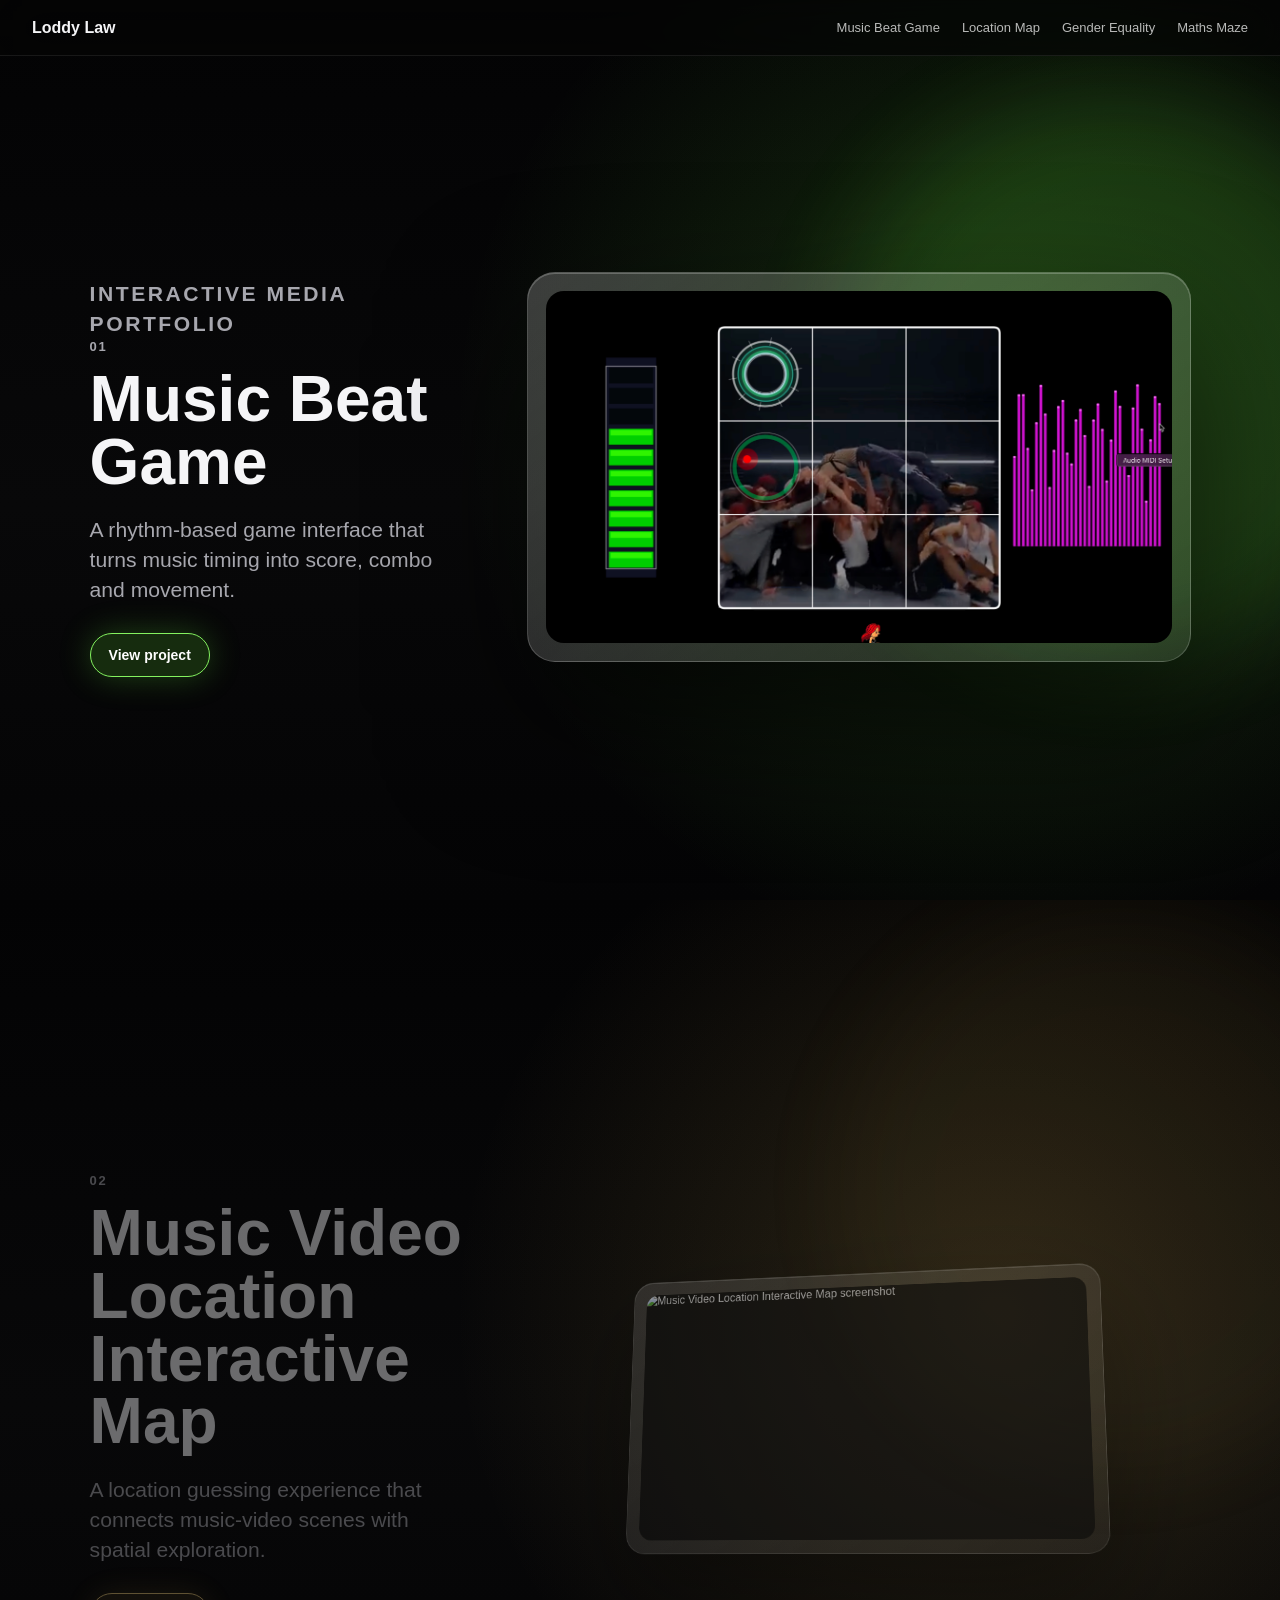
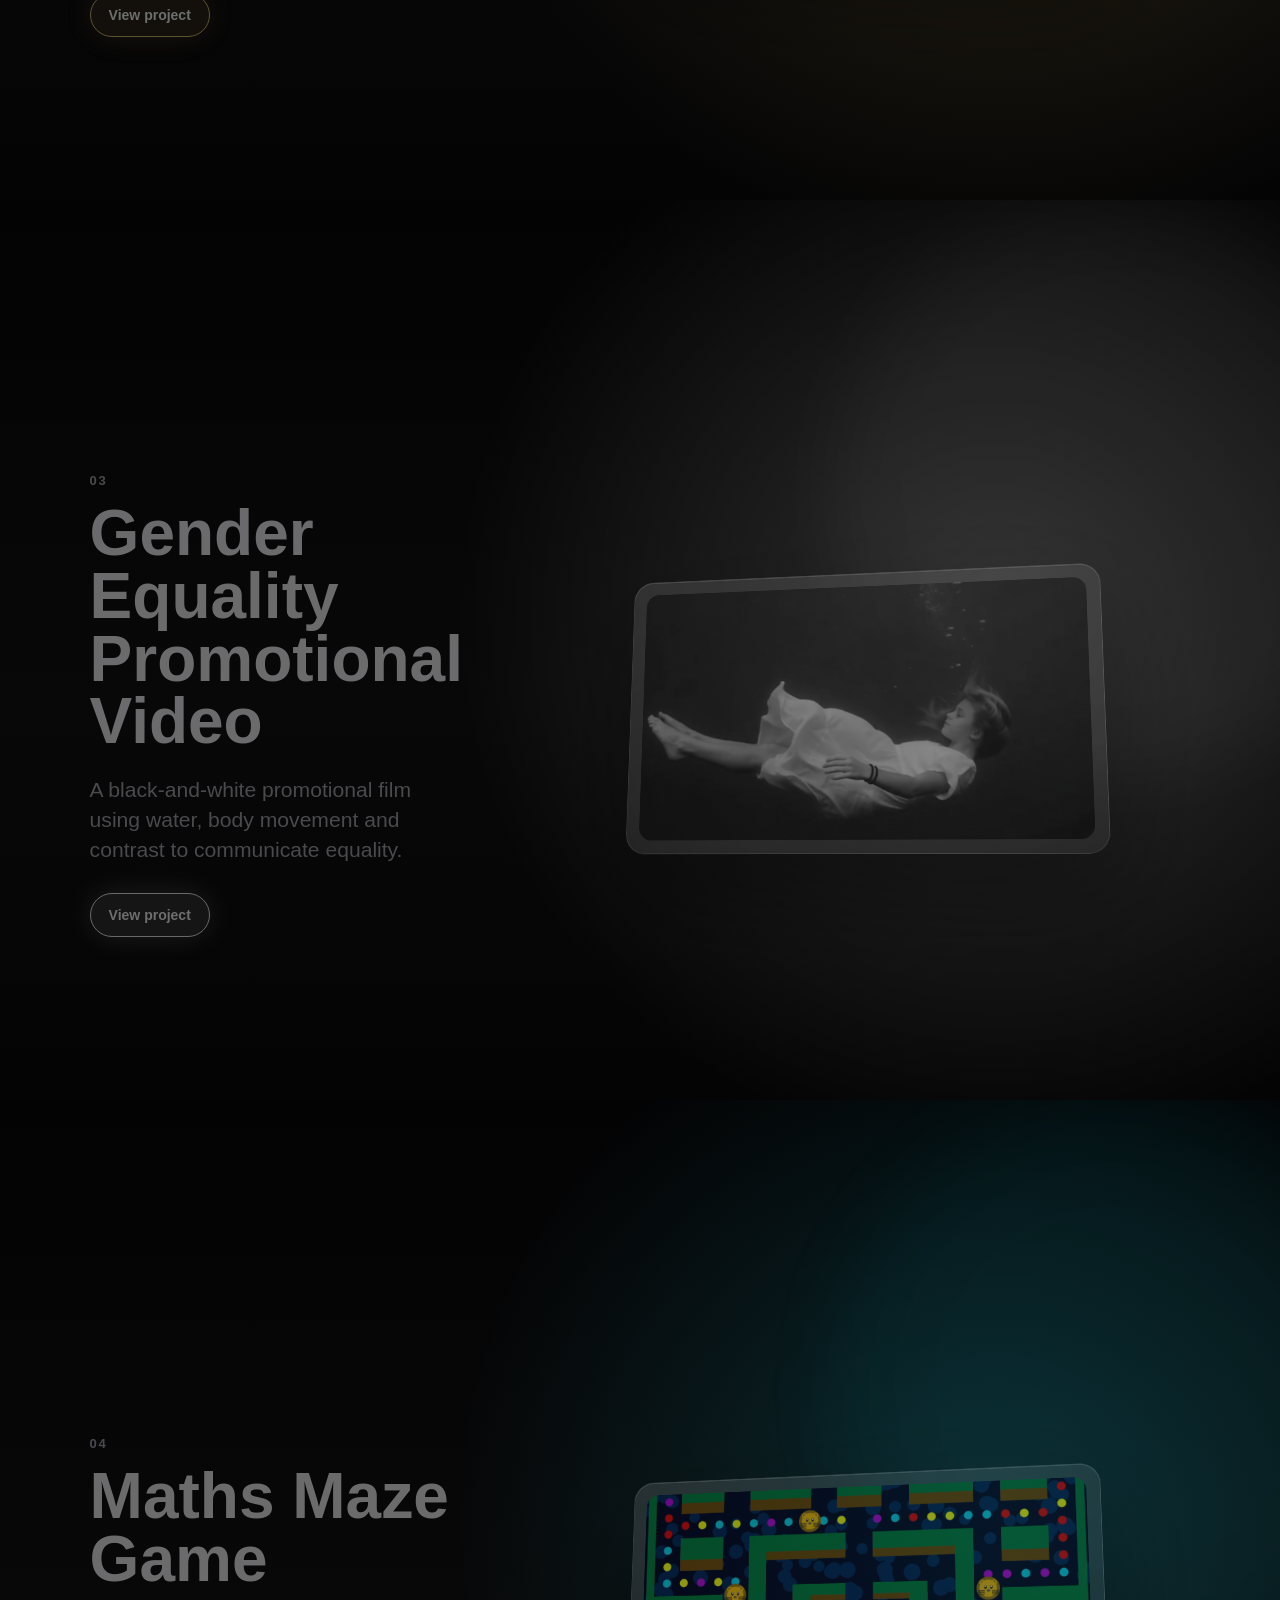
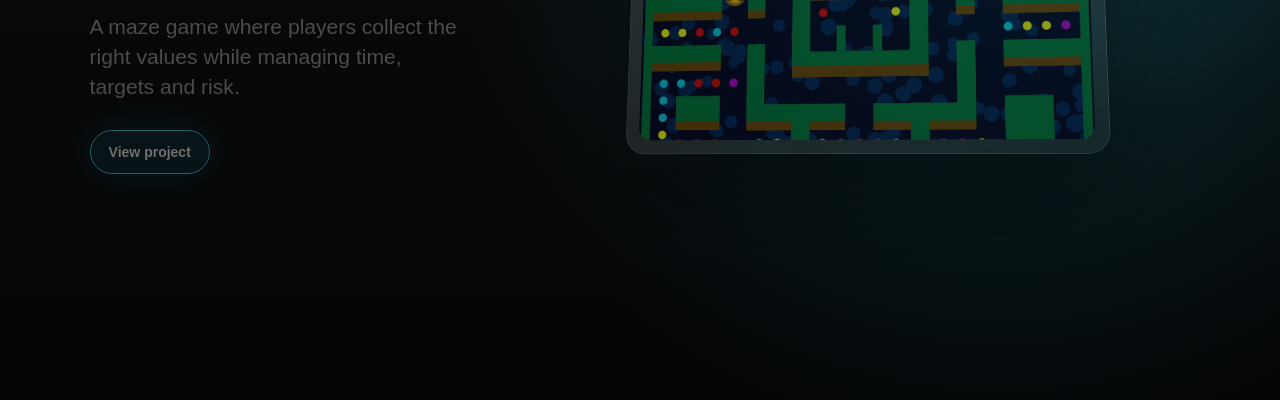
==== index.html @ 5f32177a "Add files via upload" ====
<!doctype html>
<html lang="en">
  <head>
    <meta charset="UTF-8" />
    <meta name="viewport" content="width=device-width, initial-scale=1.0" />
    <title>Portfolio | Interactive Media Works</title>
    <link rel="stylesheet" href="styles.css?v=2" />
  </head>
  <body>
    <header class="site-header">
      <a class="brand" href="index.html" aria-label="Portfolio home">Loddy Law</a>
      <nav class="top-nav" aria-label="Portfolio projects">
        <a href="#music-beat-game">Music Beat Game</a>
        <a href="#music-video-map">Location Map</a>
        <a href="#gender-equality-video">Gender Equality</a>
        <a href="#maths-maze-game">Maths Maze</a>
      </nav>
    </header>

    <main>
      <section class="showcase" aria-label="Project showcase">
        <article
          class="project-panel"
          id="music-beat-game"
          data-project
          style="--accent: #69f03c; --soft: rgba(105, 240, 60, 0.18)"
        >
          <div class="project-copy">
            <p class="eyebrow">Interactive media portfolio</p>
            <p class="project-number">01</p>
            <h2>Music Beat Game</h2>
            <p>
              A rhythm-based game interface that turns music timing into score,
              combo and movement.
            </p>
            <a class="project-link" href="projects/music-beat-game.html">View project</a>
          </div>
          <a class="device-frame" href="projects/music-beat-game.html" aria-label="Open Music Beat Game project">
            <img src="assets/music-beat-game.png" alt="Music Beat Game screenshot" />
          </a>
        </article>

        <article
          class="project-panel"
          id="music-video-map"
          data-project
          style="--accent: #d4ad52; --soft: rgba(212, 173, 82, 0.18)"
        >
          <div class="project-copy">
            <p class="project-number">02</p>
            <h2>Music Video Location Interactive Map</h2>
            <p>
              A location guessing experience that connects music-video scenes
              with spatial exploration.
            </p>
            <a class="project-link" href="projects/music-video-map.html">View project</a>
          </div>
          <a class="device-frame" href="projects/music-video-map.html" aria-label="Open Music Video Location Interactive Map project">
            <img src="assets/music-video-map.png" alt="Music Video Location Interactive Map screenshot" />
          </a>
        </article>

        <article
          class="project-panel"
          id="gender-equality-video"
          data-project
          style="--accent: #f1f1f1; --soft: rgba(255, 255, 255, 0.16)"
        >
          <div class="project-copy">
            <p class="project-number">03</p>
            <h2>Gender Equality Promotional Video</h2>
            <p>
              A black-and-white promotional film using water, body movement and
              contrast to communicate equality.
            </p>
            <a class="project-link" href="projects/gender-equality-video.html">View project</a>
          </div>
          <a class="device-frame" href="projects/gender-equality-video.html" aria-label="Open Gender Equality Promotional Video project">
            <img src="assets/gender-equality-video.png" alt="Gender Equality Promotional Video screenshot" />
          </a>
        </article>

        <article
          class="project-panel"
          id="maths-maze-game"
          data-project
          style="--accent: #20d1e7; --soft: rgba(32, 209, 231, 0.18)"
        >
          <div class="project-copy">
            <p class="project-number">04</p>
            <h2>Maths Maze Game</h2>
            <p>
              A maze game where players collect the right values while managing
              time, targets and risk.
            </p>
            <a class="project-link" href="projects/maths-maze-game.html">View project</a>
          </div>
          <a class="device-frame" href="projects/maths-maze-game.html" aria-label="Open Maths Maze Game project">
            <img src="assets/maths-maze-game.png" alt="Maths Maze Game screenshot" />
          </a>
        </article>
      </section>
    </main>

    <script src="script.js?v=2"></script>
  </body>
</html>
---- styles.css ----
:root {
  color-scheme: dark;
  --bg: #050506;
  --text: #f5f5f7;
  --muted: #a7a7ae;
  --line: rgba(255, 255, 255, 0.16);
  --panel: rgba(18, 18, 21, 0.72);
  --glass: rgba(255, 255, 255, 0.08);
}

* {
  box-sizing: border-box;
}

html {
  scroll-behavior: smooth;
}

body {
  margin: 0;
  min-height: 100vh;
  background:
    radial-gradient(circle at 12% 20%, rgba(105, 240, 60, 0.10), transparent 28rem),
    radial-gradient(circle at 80% 42%, rgba(212, 173, 82, 0.11), transparent 30rem),
    linear-gradient(180deg, #000 0%, var(--bg) 45%, #111 100%);
  color: var(--text);
  font-family: -apple-system, BlinkMacSystemFont, "SF Pro Display", "Segoe UI", sans-serif;
  letter-spacing: 0;
}

img {
  display: block;
  max-width: 100%;
}

a {
  color: inherit;
}

.site-header {
  position: fixed;
  z-index: 20;
  top: 0;
  left: 0;
  right: 0;
  display: flex;
  align-items: center;
  justify-content: space-between;
  min-height: 56px;
  padding: 0 32px;
  border-bottom: 1px solid rgba(255, 255, 255, 0.08);
  background: rgba(5, 5, 6, 0.64);
  backdrop-filter: blur(24px);
}

.brand {
  font-weight: 700;
  text-decoration: none;
}

.top-nav {
  display: flex;
  gap: 22px;
  color: rgba(255, 255, 255, 0.72);
  font-size: 13px;
}

.top-nav a {
  text-decoration: none;
  transition: color 180ms ease;
}

.top-nav a:hover {
  color: #fff;
}

.intro-panel {
  display: grid;
  align-content: center;
  min-height: 92vh;
  padding: 120px 7vw 48px;
}

.eyebrow,
.project-number,
.detail-kicker {
  margin: 0 0 14px;
  color: var(--muted);
  font-size: 13px;
  font-weight: 700;
  letter-spacing: 0.12em;
  text-transform: uppercase;
}

.intro-panel h1,
.detail-hero h1 {
  max-width: 980px;
  margin: 0;
  font-size: clamp(48px, 8vw, 116px);
  line-height: 0.94;
  letter-spacing: 0;
}

.intro-panel p:not(.eyebrow),
.detail-hero p {
  max-width: 680px;
  margin: 24px 0 0;
  color: var(--muted);
  font-size: clamp(18px, 2vw, 25px);
  line-height: 1.35;
}

.showcase {
  position: relative;
}

.project-panel {
  position: sticky;
  top: 0;
  display: grid;
  grid-template-columns: minmax(260px, 0.72fr) minmax(360px, 1.28fr);
  align-items: center;
  gap: 5vw;
  min-height: 100vh;
  padding: 88px 7vw 54px;
  overflow: hidden;
  isolation: isolate;
  background:
    radial-gradient(circle at 78% 46%, var(--soft), transparent 34rem),
    linear-gradient(180deg, #030304 0%, #080809 56%, #040405 100%);
}

.project-panel::before {
  content: "";
  position: absolute;
  inset: 10% -10% auto auto;
  z-index: -1;
  width: 45vw;
  height: 45vw;
  min-width: 360px;
  min-height: 360px;
  border-radius: 999px;
  background: var(--soft);
  filter: blur(50px);
  opacity: calc(0.24 + (var(--focus, 0) * 0.62));
  transform: translate3d(0, calc(var(--drift, 0) * 90px), 0);
}

.project-panel:nth-child(1) {
  z-index: 1;
}

.project-panel:nth-child(2) {
  z-index: 2;
}

.project-panel:nth-child(3) {
  z-index: 3;
}

.project-panel:nth-child(4) {
  z-index: 4;
}

.project-copy {
  max-width: 460px;
  transform: translate3d(0, calc((1 - var(--focus, 0)) * 38px), 0);
  opacity: calc(0.42 + (var(--focus, 0) * 0.58));
  transition: opacity 220ms ease;
}

.project-copy h2 {
  margin: 0;
  font-size: clamp(38px, 5vw, 76px);
  line-height: 0.98;
  letter-spacing: 0;
}

.project-copy p:not(.project-number) {
  margin: 22px 0 0;
  color: var(--muted);
  font-size: clamp(17px, 1.65vw, 23px);
  line-height: 1.42;
}

.project-link,
.back-link,
.video-link {
  display: inline-flex;
  align-items: center;
  justify-content: center;
  min-height: 44px;
  margin-top: 28px;
  padding: 0 18px;
  border: 1px solid color-mix(in srgb, var(--accent), #fff 18%);
  border-radius: 999px;
  background: color-mix(in srgb, var(--accent), transparent 84%);
  color: #fff;
  font-size: 14px;
  font-weight: 700;
  text-decoration: none;
  box-shadow: 0 0 32px color-mix(in srgb, var(--accent), transparent 75%);
}

.device-frame {
  position: relative;
  display: block;
  border: 1px solid rgba(255, 255, 255, 0.18);
  border-radius: 28px;
  padding: clamp(10px, 1.4vw, 18px);
  background:
    linear-gradient(145deg, rgba(255, 255, 255, 0.16), rgba(255, 255, 255, 0.03)),
    rgba(255, 255, 255, 0.06);
  box-shadow:
    0 58px 140px rgba(0, 0, 0, 0.66),
    inset 0 1px 0 rgba(255, 255, 255, 0.23);
  text-decoration: none;
  transform:
    perspective(1100px)
    rotateX(calc((1 - var(--focus, 0)) * 10deg))
    rotateY(calc((1 - var(--focus, 0)) * -10deg))
    translate3d(0, calc((1 - var(--focus, 0)) * 44px), 0)
    scale(calc(0.72 + (var(--focus, 0) * 0.28)));
  transform-origin: center;
  opacity: calc(0.58 + (var(--focus, 0) * 0.42));
  transition: box-shadow 220ms ease, border-color 220ms ease;
}

.device-frame:hover {
  border-color: color-mix(in srgb, var(--accent), #fff 30%);
  box-shadow:
    0 68px 160px rgba(0, 0, 0, 0.74),
    0 0 58px color-mix(in srgb, var(--accent), transparent 75%),
    inset 0 1px 0 rgba(255, 255, 255, 0.28);
}

.device-frame img {
  width: 100%;
  aspect-ratio: 16 / 9;
  object-fit: cover;
  border-radius: 18px;
  background: #111;
}

.project-panel:nth-child(4) .device-frame img {
  object-position: center;
}

.detail-body {
  background:
    radial-gradient(circle at 78% 20%, var(--soft), transparent 34rem),
    linear-gradient(180deg, #000, #101012 70%, #070708);
}

.detail-hero {
  display: grid;
  grid-template-columns: minmax(280px, 0.9fr) minmax(420px, 1.1fr);
  align-items: center;
  gap: 5vw;
  min-height: 100vh;
  padding: 100px 7vw 56px;
}

.detail-media {
  overflow: hidden;
  border: 1px solid var(--line);
  border-radius: 30px;
  background: var(--glass);
  box-shadow: 0 56px 140px rgba(0, 0, 0, 0.66);
  transform: perspective(1000px) rotateY(-8deg) rotateX(4deg);
}

.detail-media img {
  width: 100%;
  aspect-ratio: 16 / 9;
  object-fit: cover;
}

.video-section {
  padding: 24px 7vw 90px;
}

.video-shell {
  max-width: 1180px;
  margin: 0 auto;
}

.video-frame {
  position: relative;
  overflow: hidden;
  border: 1px solid var(--line);
  border-radius: 24px;
  background: #000;
  box-shadow: 0 46px 120px rgba(0, 0, 0, 0.58);
}

.video-frame::before {
  content: "";
  display: block;
  aspect-ratio: 16 / 9;
}

.video-frame iframe {
  position: absolute;
  inset: 0;
  width: 100%;
  height: 100%;
  border: 0;
}

.project-meta {
  display: grid;
  grid-template-columns: repeat(3, minmax(0, 1fr));
  gap: 1px;
  overflow: hidden;
  max-width: 1180px;
  margin: 28px auto 0;
  border: 1px solid var(--line);
  border-radius: 18px;
  background: var(--line);
}

.project-meta div {
  min-height: 110px;
  padding: 24px;
  background: rgba(255, 255, 255, 0.055);
}

.project-meta dt {
  color: var(--muted);
  font-size: 12px;
  font-weight: 700;
  letter-spacing: 0.11em;
  text-transform: uppercase;
}

.project-meta dd {
  margin: 12px 0 0;
  font-size: 18px;
  font-weight: 700;
}

@media (max-width: 900px) {
  .site-header {
    padding: 0 18px;
  }

  .top-nav {
    display: none;
  }

  .intro-panel {
    min-height: 76vh;
  }

  .project-panel,
  .detail-hero {
    grid-template-columns: 1fr;
    align-content: center;
    gap: 28px;
    padding-left: 20px;
    padding-right: 20px;
  }

  .project-panel {
    min-height: 100vh;
  }

  .project-copy {
    max-width: 680px;
  }

  .device-frame {
    border-radius: 20px;
  }

  .device-frame img,
  .detail-media img {
    border-radius: 12px;
  }

  .detail-media {
    transform: none;
    border-radius: 22px;
  }

  .video-section {
    padding-left: 20px;
    padding-right: 20px;
  }

  .project-meta {
    grid-template-columns: 1fr;
  }
}

@media (prefers-reduced-motion: reduce) {
  *,
  *::before,
  *::after {
    scroll-behavior: auto !important;
    transition: none !important;
  }

  .device-frame,
  .project-copy,
  .detail-media {
    transform: none !important;
  }
}
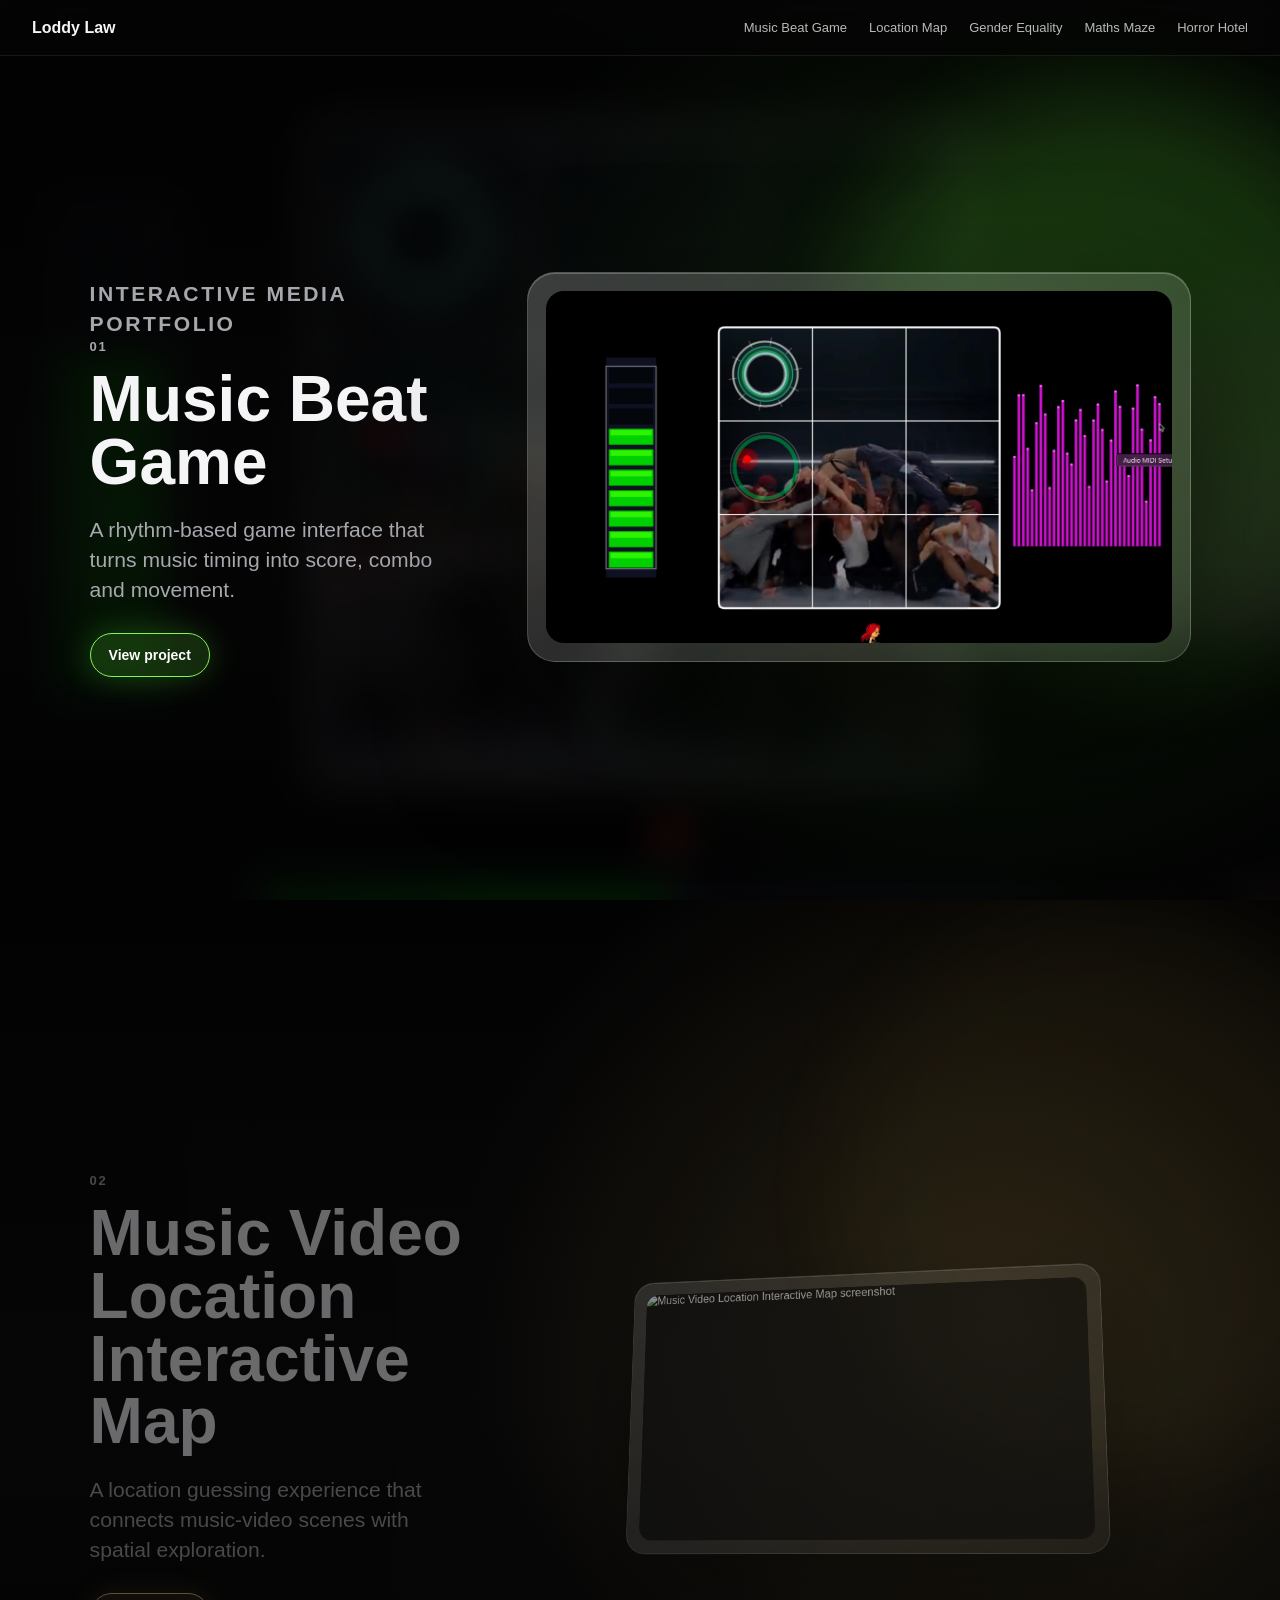
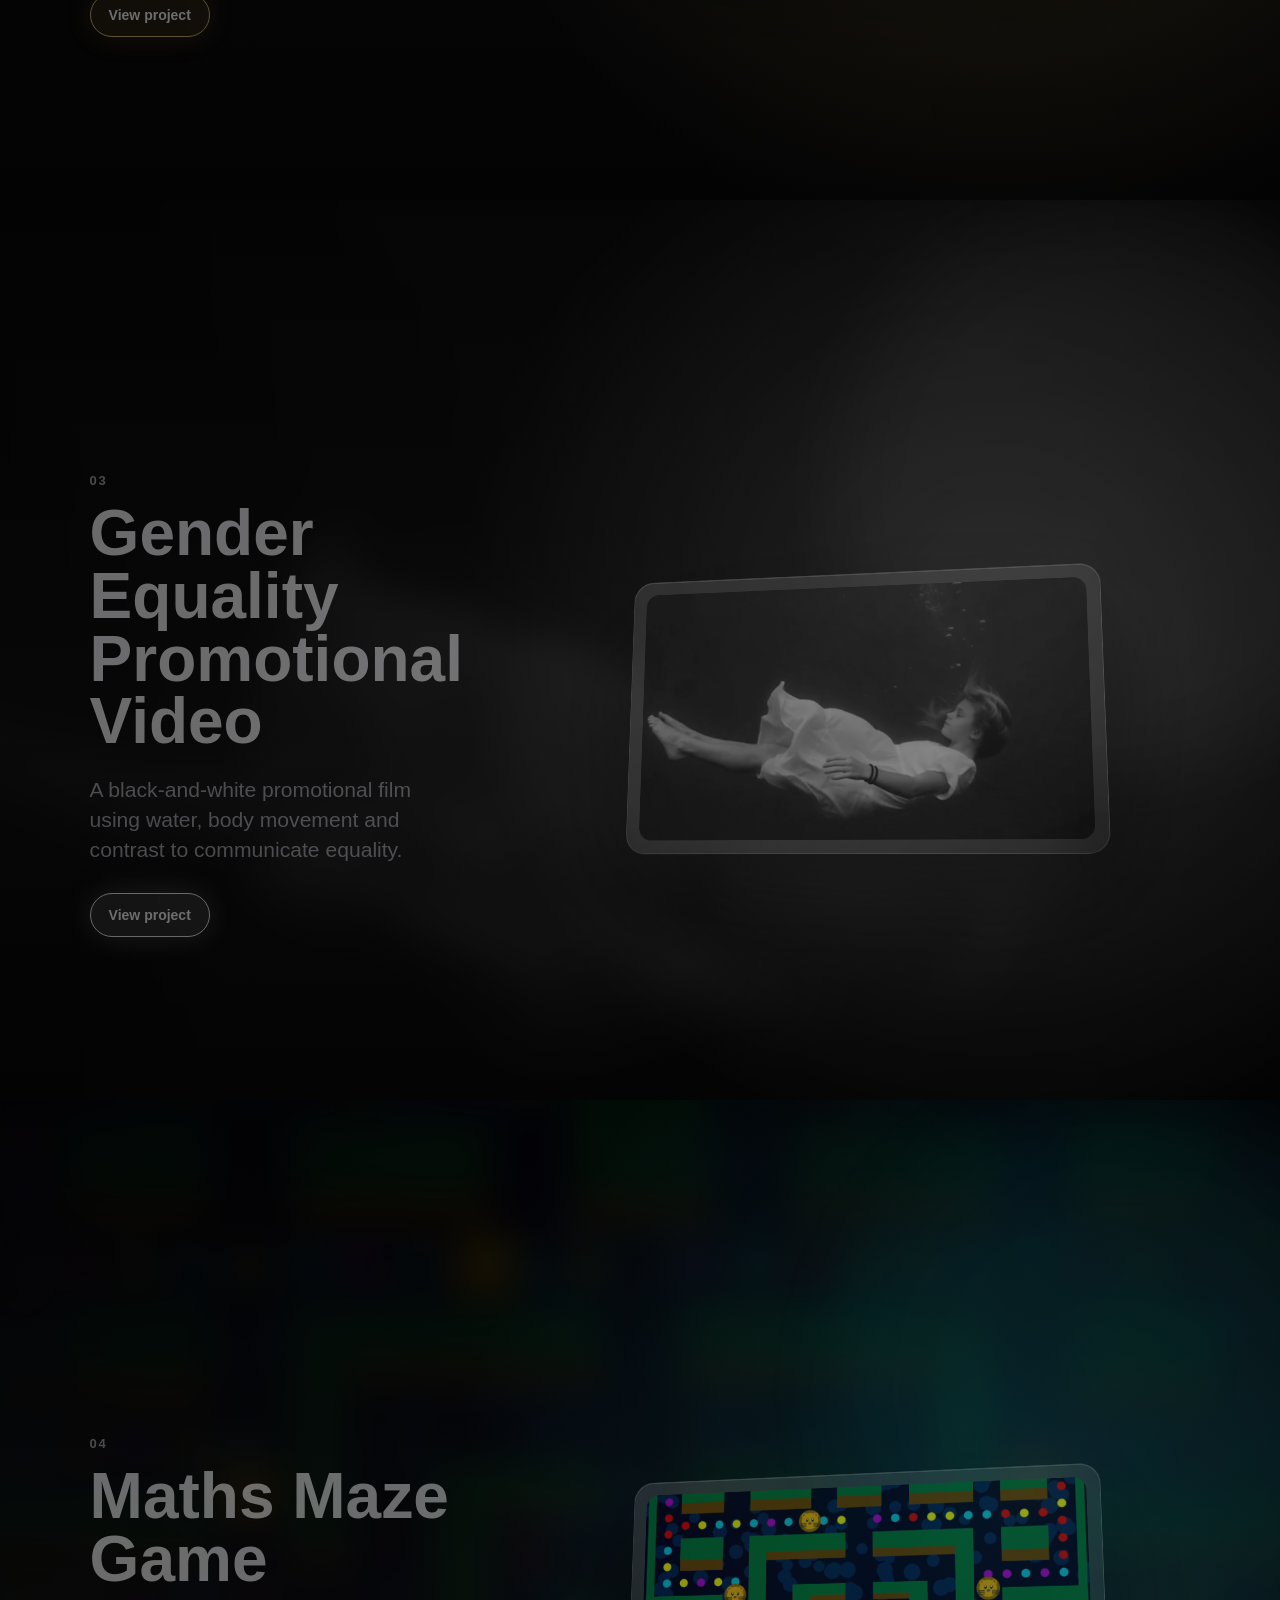
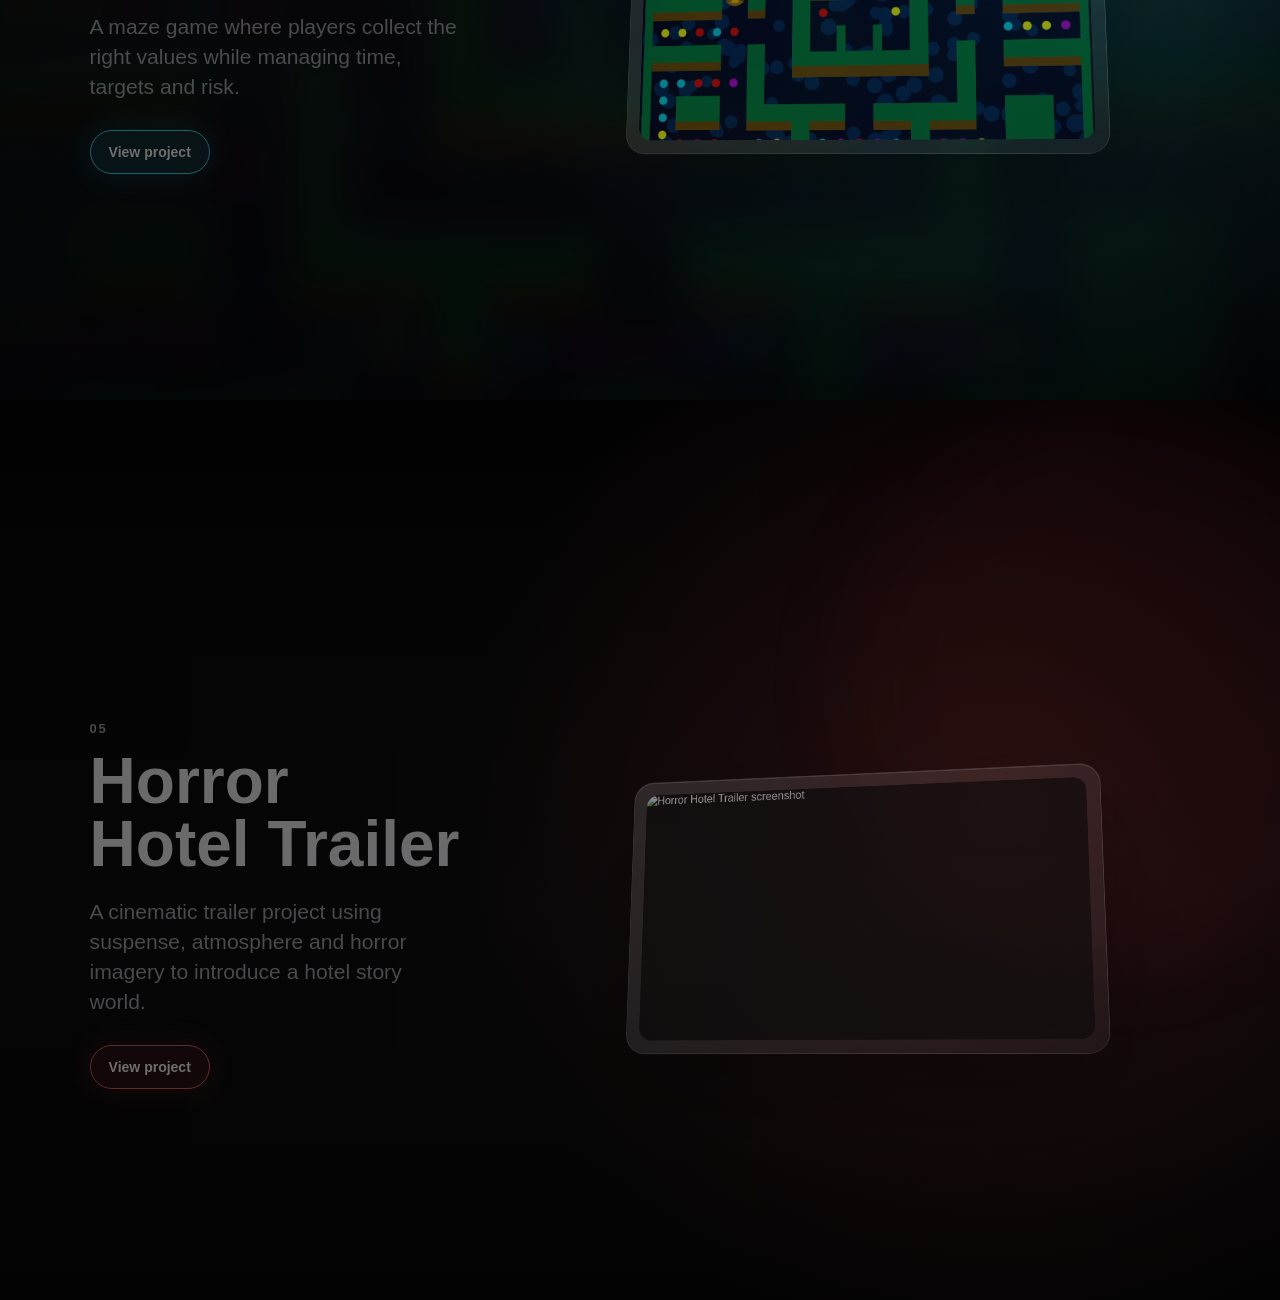
==== commit 64678410: "Add portfolio website" ====
--- a/index.html
+++ b/index.html
@@ -4,7 +4,7 @@
     <meta charset="UTF-8" />
     <meta name="viewport" content="width=device-width, initial-scale=1.0" />
     <title>Portfolio | Interactive Media Works</title>
-    <link rel="stylesheet" href="styles.css?v=2" />
+    <link rel="stylesheet" href="styles.css?v=4" />
   </head>
   <body>
     <header class="site-header">
@@ -14,6 +14,7 @@
         <a href="#music-video-map">Location Map</a>
         <a href="#gender-equality-video">Gender Equality</a>
         <a href="#maths-maze-game">Maths Maze</a>
+        <a href="#horror-hotel-trailer">Horror Hotel</a>
       </nav>
     </header>
 
@@ -23,7 +24,7 @@
           class="project-panel"
           id="music-beat-game"
           data-project
-          style="--accent: #69f03c; --soft: rgba(105, 240, 60, 0.18)"
+          style="--accent: #69f03c; --soft: rgba(105, 240, 60, 0.18); --project-image: url('assets/music-beat-game.png')"
         >
           <div class="project-copy">
             <p class="eyebrow">Interactive media portfolio</p>
@@ -44,7 +45,7 @@
           class="project-panel"
           id="music-video-map"
           data-project
-          style="--accent: #d4ad52; --soft: rgba(212, 173, 82, 0.18)"
+          style="--accent: #d4ad52; --soft: rgba(212, 173, 82, 0.18); --project-image: url('assets/music-video-map.png')"
         >
           <div class="project-copy">
             <p class="project-number">02</p>
@@ -64,7 +65,7 @@
           class="project-panel"
           id="gender-equality-video"
           data-project
-          style="--accent: #f1f1f1; --soft: rgba(255, 255, 255, 0.16)"
+          style="--accent: #f1f1f1; --soft: rgba(255, 255, 255, 0.16); --project-image: url('assets/gender-equality-video.png')"
         >
           <div class="project-copy">
             <p class="project-number">03</p>
@@ -84,7 +85,7 @@
           class="project-panel"
           id="maths-maze-game"
           data-project
-          style="--accent: #20d1e7; --soft: rgba(32, 209, 231, 0.18)"
+          style="--accent: #20d1e7; --soft: rgba(32, 209, 231, 0.18); --project-image: url('assets/maths-maze-game.png')"
         >
           <div class="project-copy">
             <p class="project-number">04</p>
@@ -99,9 +100,29 @@
             <img src="assets/maths-maze-game.png" alt="Maths Maze Game screenshot" />
           </a>
         </article>
+
+        <article
+          class="project-panel"
+          id="horror-hotel-trailer"
+          data-project
+          style="--accent: #d43f3f; --soft: rgba(212, 63, 63, 0.18); --project-image: url('assets/horror-hotel-trailer.png')"
+        >
+          <div class="project-copy">
+            <p class="project-number">05</p>
+            <h2>Horror Hotel Trailer</h2>
+            <p>
+              A cinematic trailer project using suspense, atmosphere and horror
+              imagery to introduce a hotel story world.
+            </p>
+            <a class="project-link" href="projects/horror-hotel-trailer.html">View project</a>
+          </div>
+          <a class="device-frame" href="projects/horror-hotel-trailer.html" aria-label="Open Horror Hotel Trailer project">
+            <img src="assets/horror-hotel-trailer.png" alt="Horror Hotel Trailer screenshot" />
+          </a>
+        </article>
       </section>
     </main>
 
-    <script src="script.js?v=2"></script>
+    <script src="script.js?v=4"></script>
   </body>
 </html>
--- a/styles.css
+++ b/styles.css
@@ -133,6 +133,19 @@
 .project-panel::before {
   content: "";
   position: absolute;
+  inset: 0;
+  z-index: -3;
+  background:
+    linear-gradient(90deg, rgba(0, 0, 0, 0.88) 0%, rgba(0, 0, 0, 0.58) 42%, rgba(0, 0, 0, 0.82) 100%),
+    var(--project-image) center / cover no-repeat;
+  filter: blur(18px) saturate(1.18);
+  opacity: calc(0.22 + (var(--focus, 0) * 0.18));
+  transform: scale(1.08);
+}
+
+.project-panel::after {
+  content: "";
+  position: absolute;
   inset: 10% -10% auto auto;
   z-index: -1;
   width: 45vw;
@@ -160,6 +173,10 @@
 
 .project-panel:nth-child(4) {
   z-index: 4;
+}
+
+.project-panel:nth-child(5) {
+  z-index: 5;
 }
 
 .project-copy {
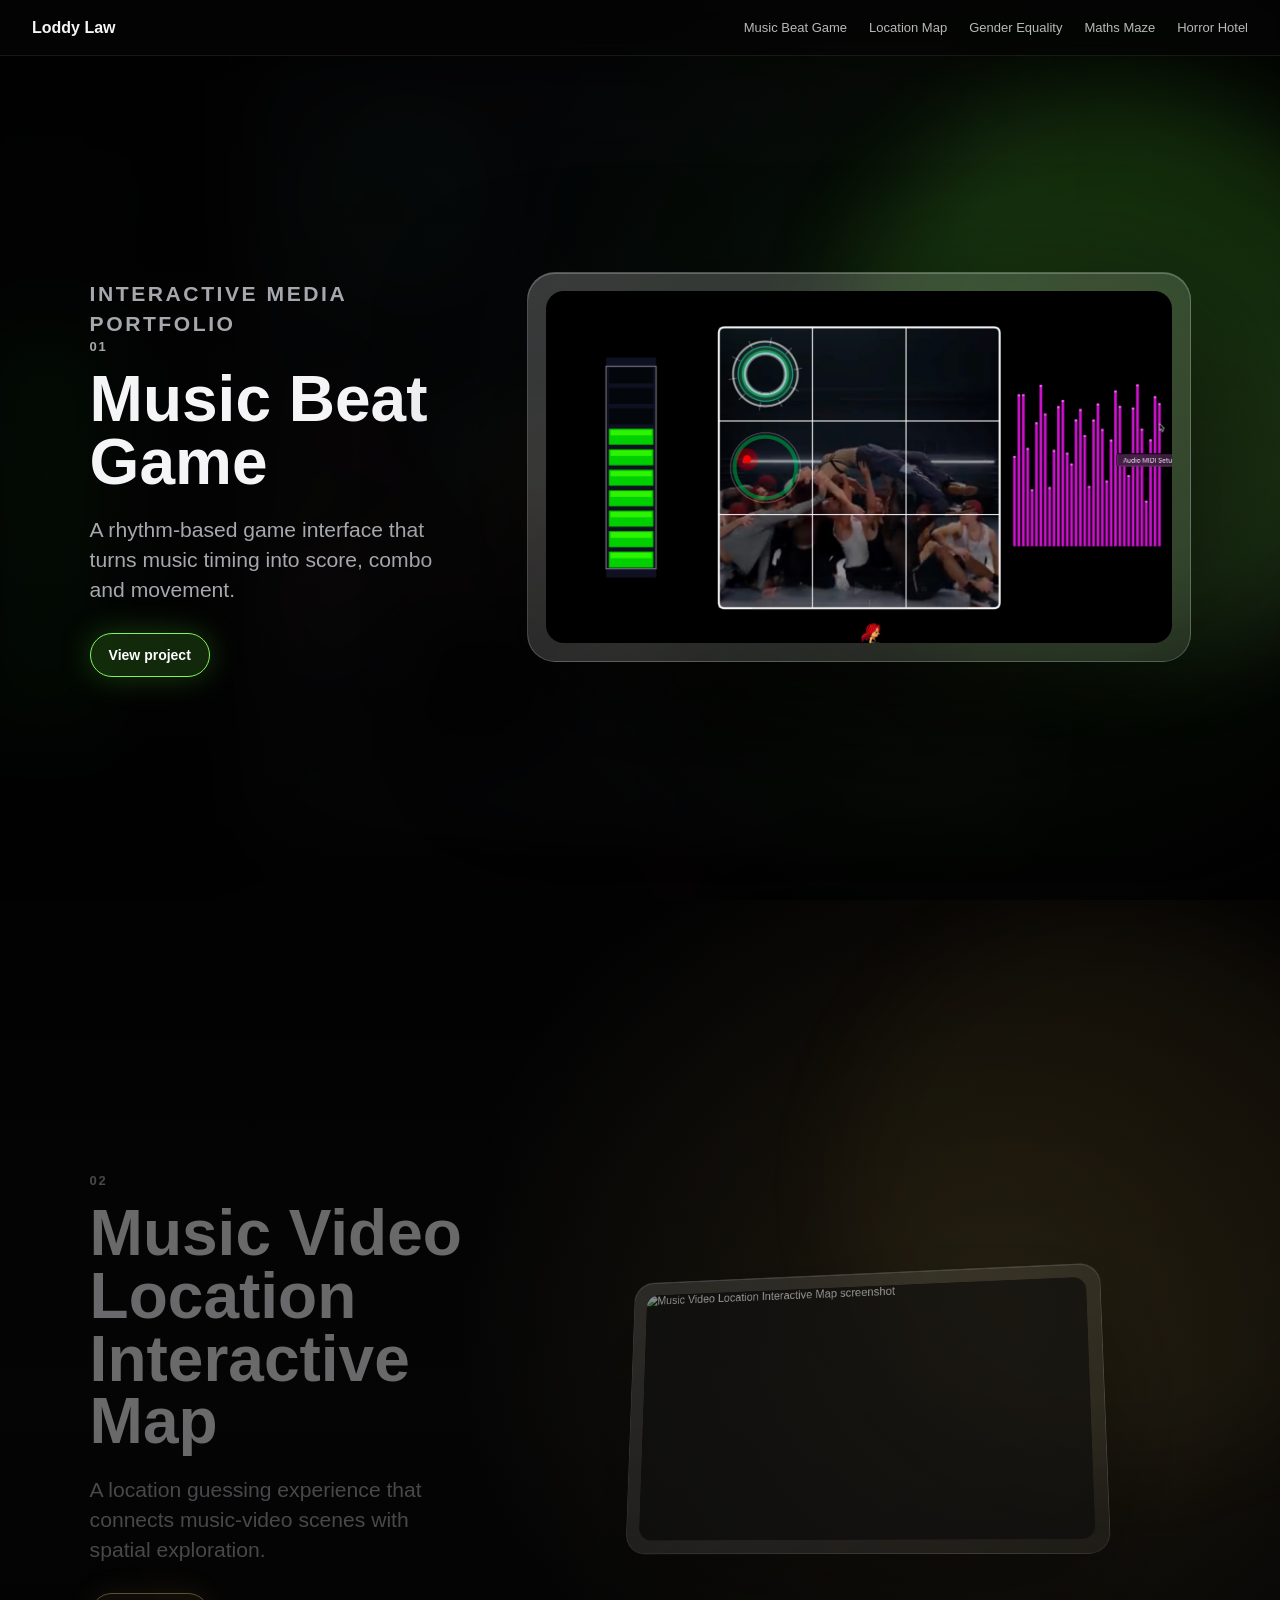
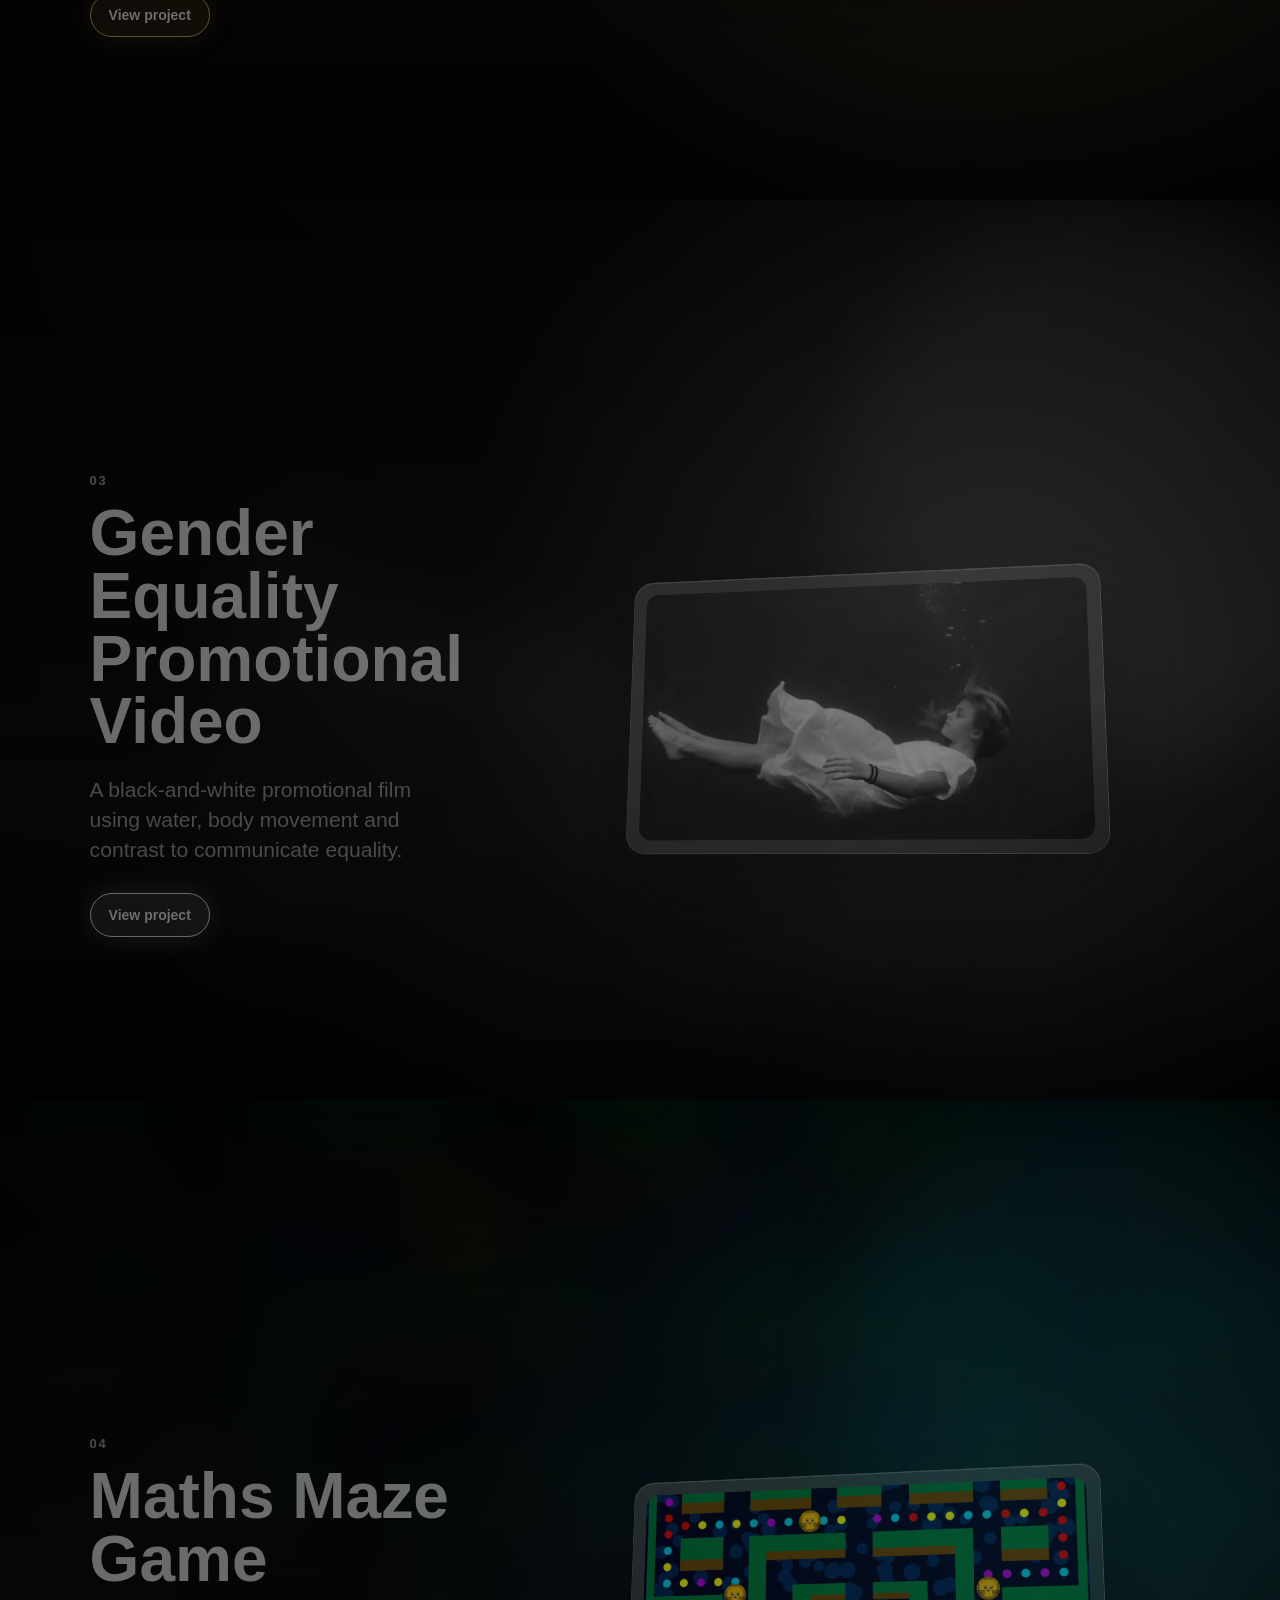
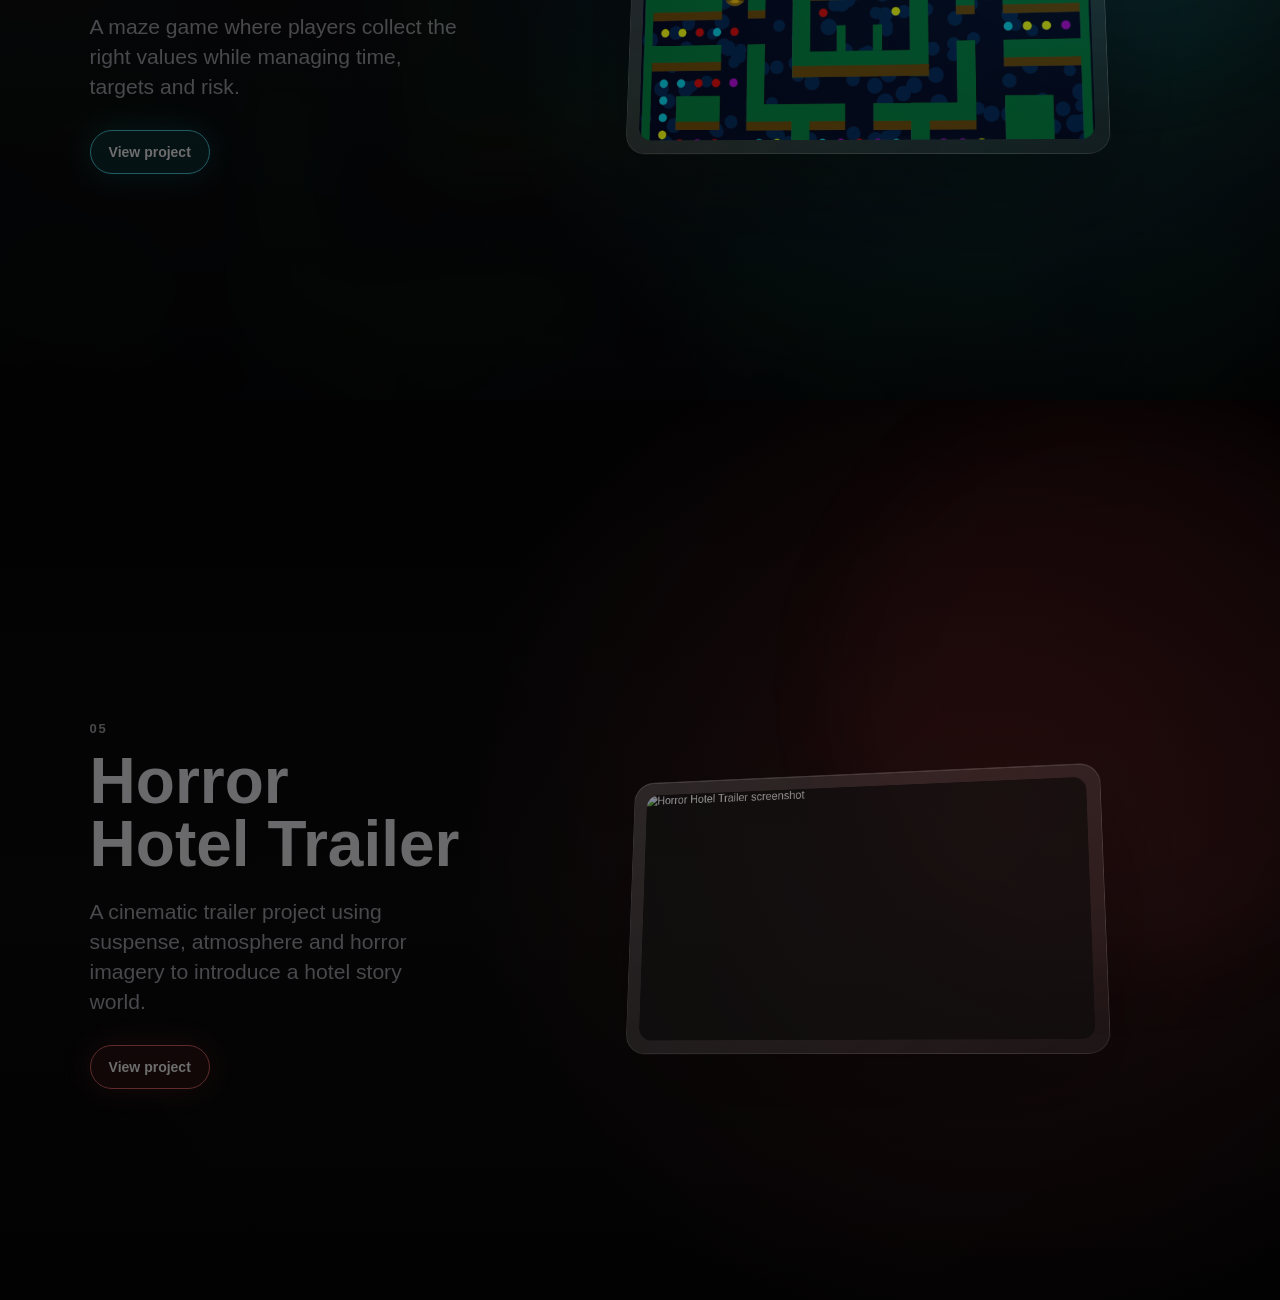
==== commit 976487de: "Update project previews" ====
--- a/index.html
+++ b/index.html
@@ -4,7 +4,7 @@
     <meta charset="UTF-8" />
     <meta name="viewport" content="width=device-width, initial-scale=1.0" />
     <title>Portfolio | Interactive Media Works</title>
-    <link rel="stylesheet" href="styles.css?v=4" />
+    <link rel="stylesheet" href="styles.css?v=5" />
   </head>
   <body>
     <header class="site-header">
@@ -123,6 +123,6 @@
       </section>
     </main>
 
-    <script src="script.js?v=4"></script>
+    <script src="script.js?v=5"></script>
   </body>
 </html>
--- a/styles.css
+++ b/styles.css
@@ -133,14 +133,15 @@
 .project-panel::before {
   content: "";
   position: absolute;
-  inset: 0;
+  inset: -34px;
   z-index: -3;
   background:
-    linear-gradient(90deg, rgba(0, 0, 0, 0.88) 0%, rgba(0, 0, 0, 0.58) 42%, rgba(0, 0, 0, 0.82) 100%),
+    linear-gradient(90deg, rgba(0, 0, 0, 0.88) 0%, rgba(0, 0, 0, 0.48) 48%, rgba(0, 0, 0, 0.86) 100%),
+    linear-gradient(180deg, rgba(0, 0, 0, 0.42), rgba(0, 0, 0, 0.84)),
     var(--project-image) center / cover no-repeat;
-  filter: blur(18px) saturate(1.18);
-  opacity: calc(0.22 + (var(--focus, 0) * 0.18));
-  transform: scale(1.08);
+  filter: blur(32px) saturate(1.3) brightness(0.9);
+  opacity: calc(0.36 + (var(--focus, 0) * 0.24));
+  transform: scale(1.14);
 }
 
 .project-panel::after {
@@ -325,6 +326,14 @@
   border: 0;
 }
 
+.video-frame img {
+  position: absolute;
+  inset: 0;
+  width: 100%;
+  height: 100%;
+  object-fit: cover;
+}
+
 .project-meta {
   display: grid;
   grid-template-columns: repeat(3, minmax(0, 1fr));
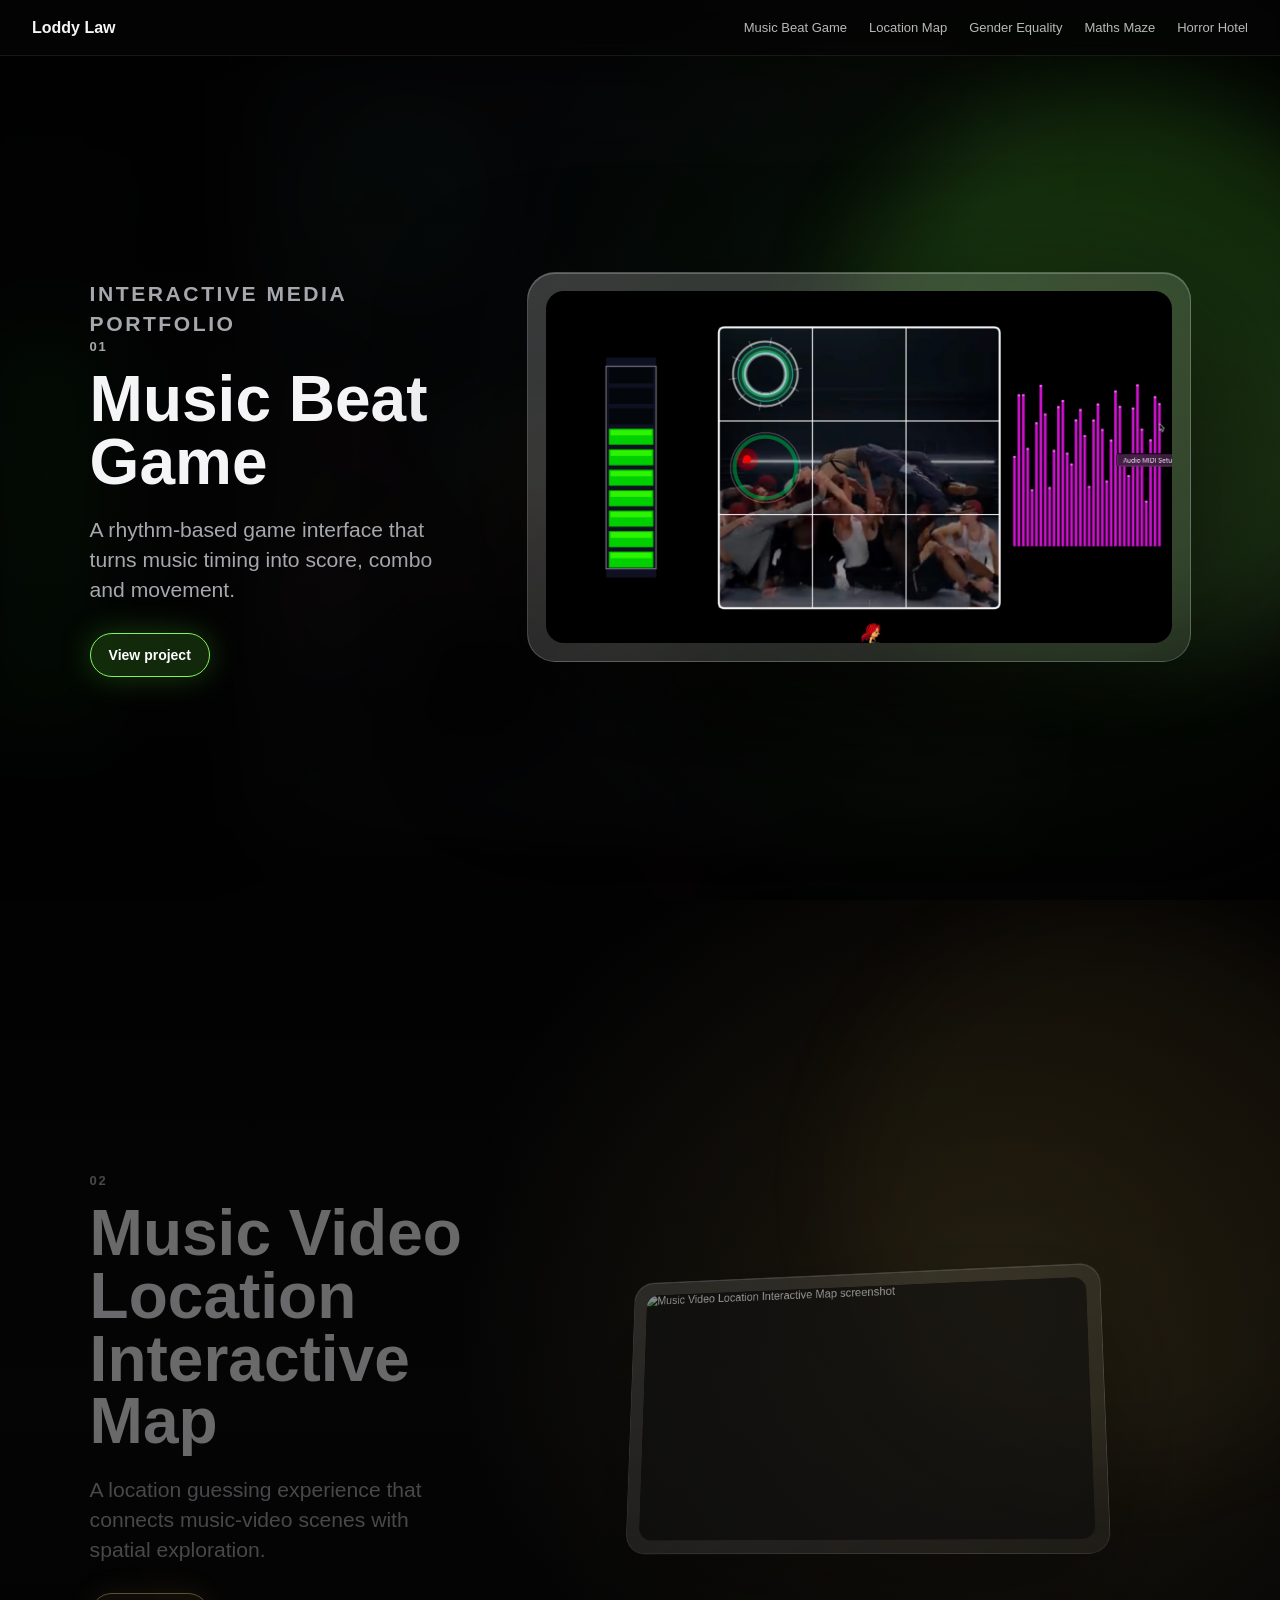
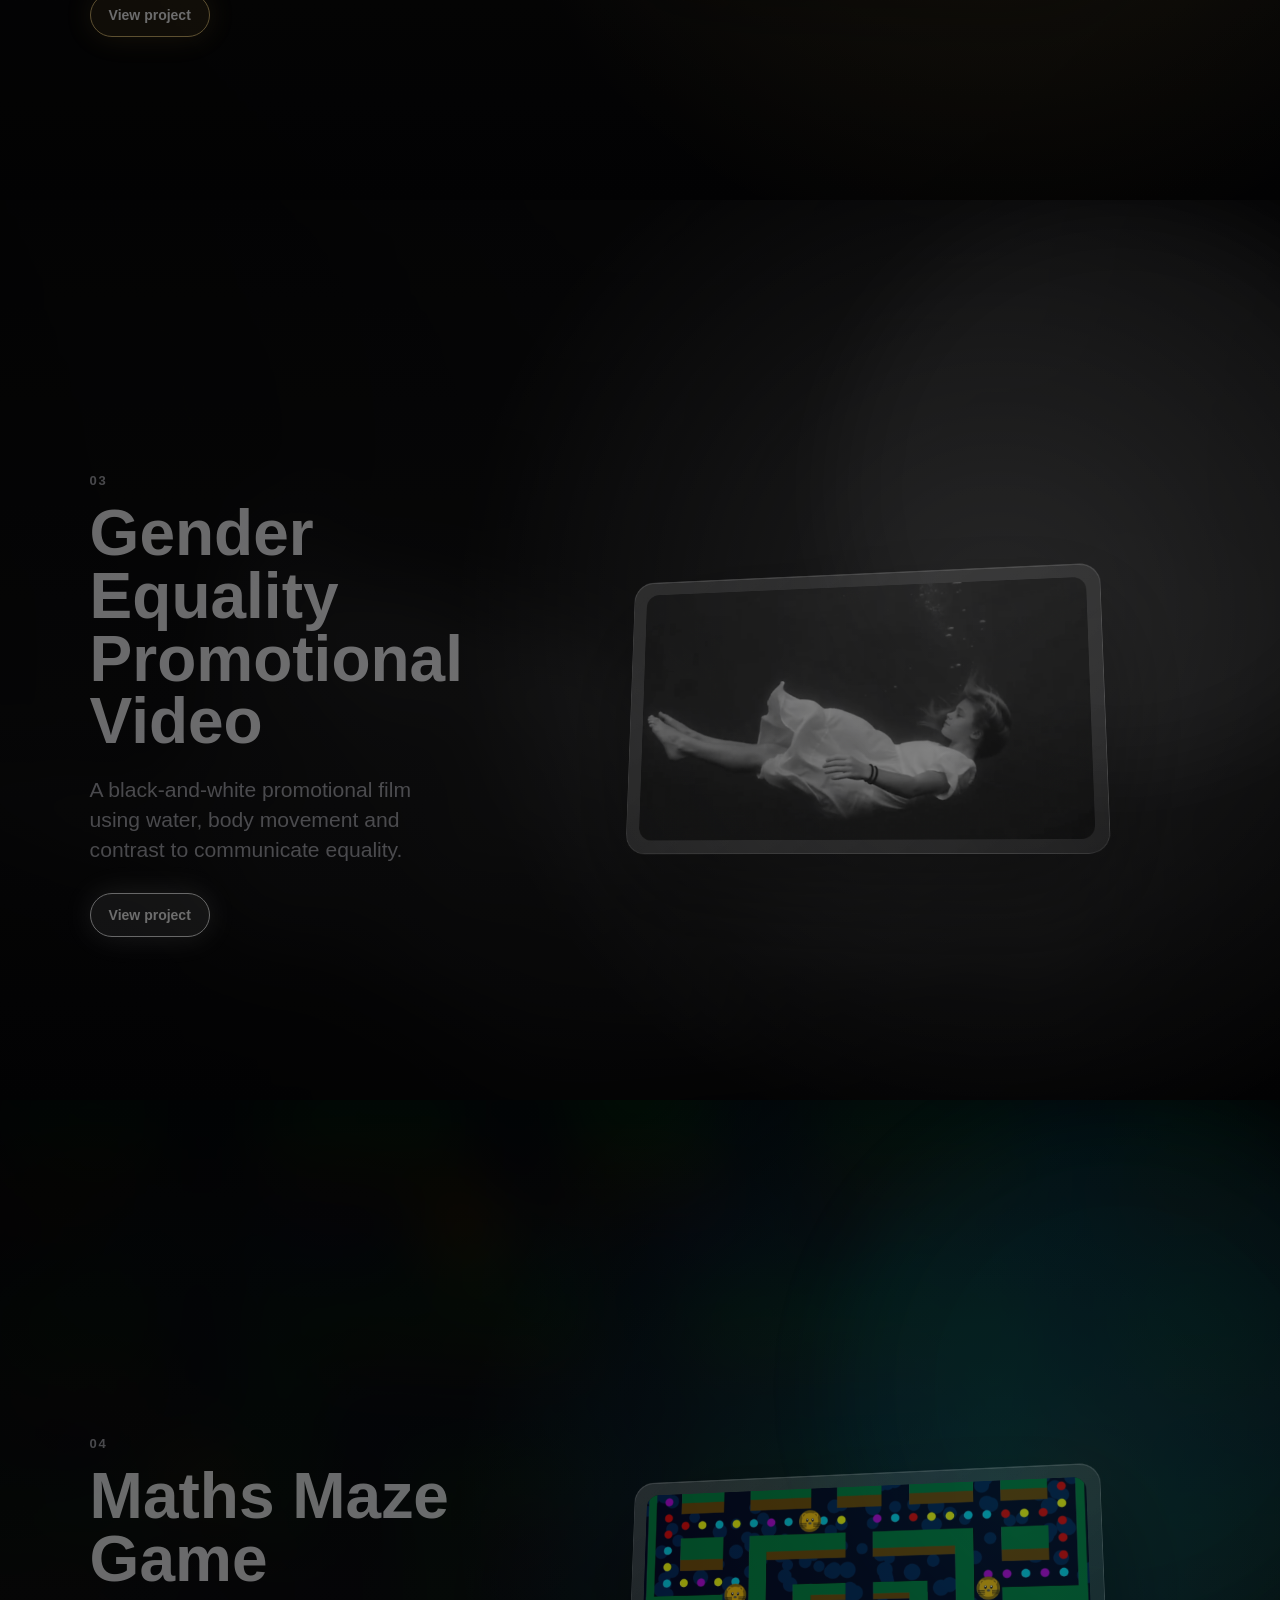
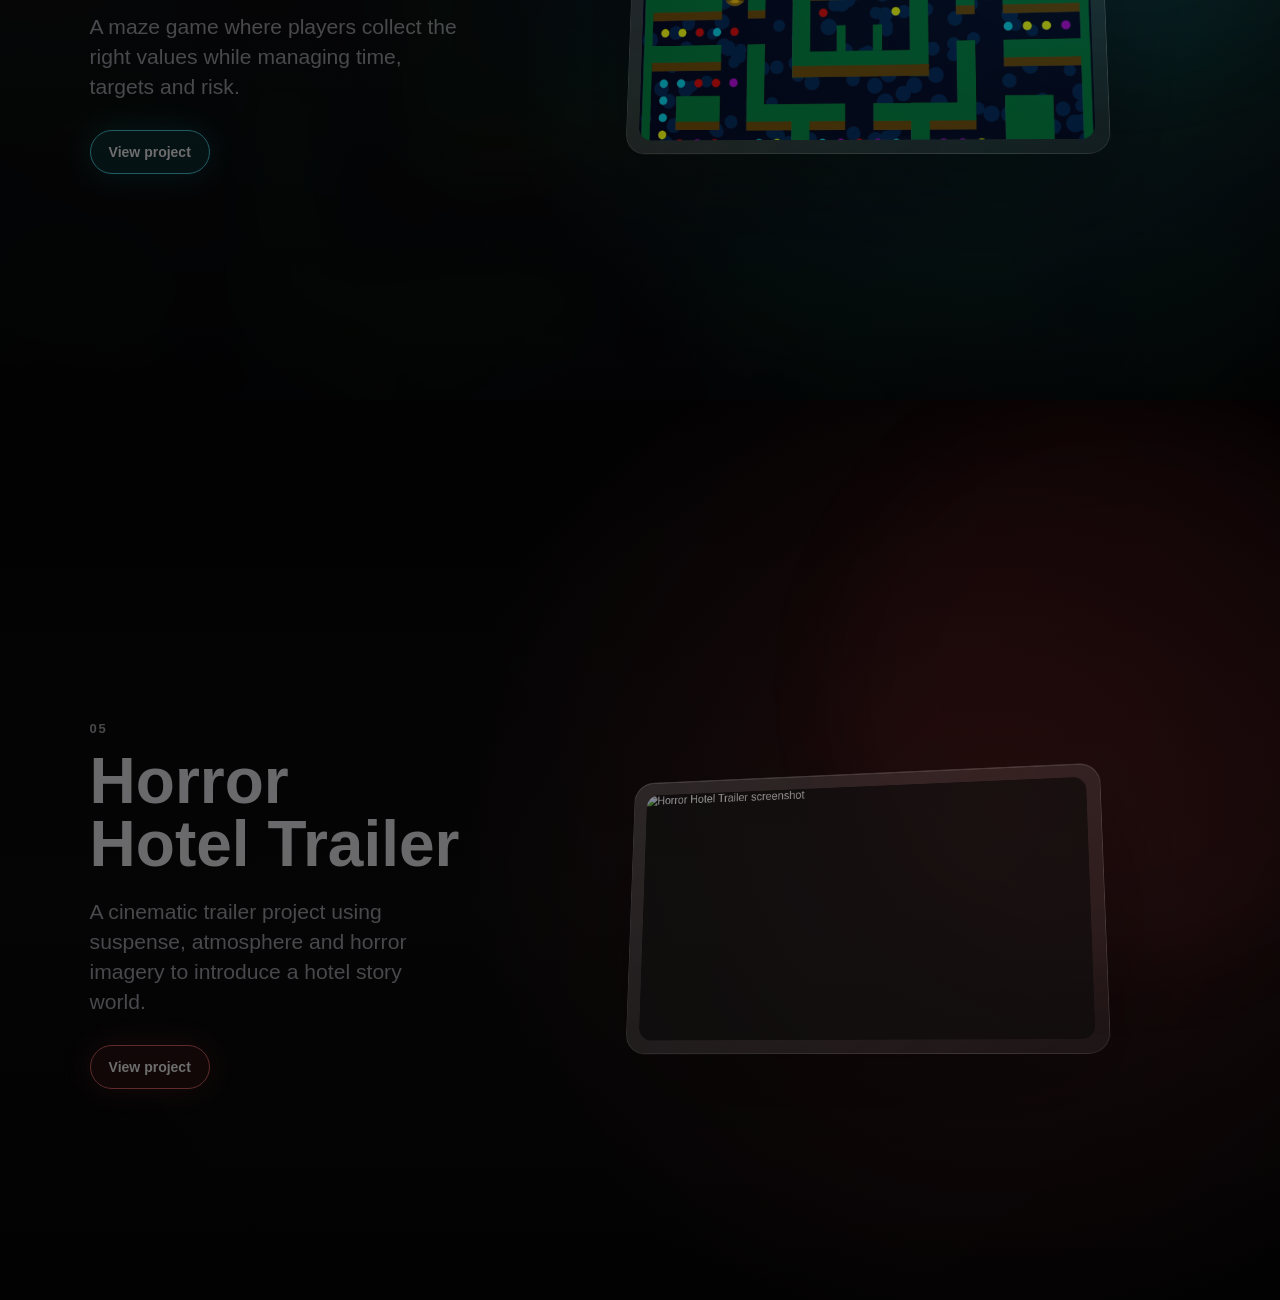
==== commit 6a951734: "Move videos into project hero" ====
--- a/index.html
+++ b/index.html
@@ -4,7 +4,7 @@
     <meta charset="UTF-8" />
     <meta name="viewport" content="width=device-width, initial-scale=1.0" />
     <title>Portfolio | Interactive Media Works</title>
-    <link rel="stylesheet" href="styles.css?v=5" />
+    <link rel="stylesheet" href="styles.css?v=6" />
   </head>
   <body>
     <header class="site-header">
@@ -123,6 +123,6 @@
       </section>
     </main>
 
-    <script src="script.js?v=5"></script>
+    <script src="script.js?v=6"></script>
   </body>
 </html>
--- a/styles.css
+++ b/styles.css
@@ -280,6 +280,7 @@
 }
 
 .detail-media {
+  position: relative;
   overflow: hidden;
   border: 1px solid var(--line);
   border-radius: 30px;
@@ -288,10 +289,24 @@
   transform: perspective(1000px) rotateY(-8deg) rotateX(4deg);
 }
 
+.detail-media::before {
+  content: "";
+  display: block;
+  aspect-ratio: 16 / 9;
+}
+
 .detail-media img {
   width: 100%;
   aspect-ratio: 16 / 9;
   object-fit: cover;
+}
+
+.detail-media iframe {
+  position: absolute;
+  inset: 0;
+  width: 100%;
+  height: 100%;
+  border: 0;
 }
 
 .video-section {
